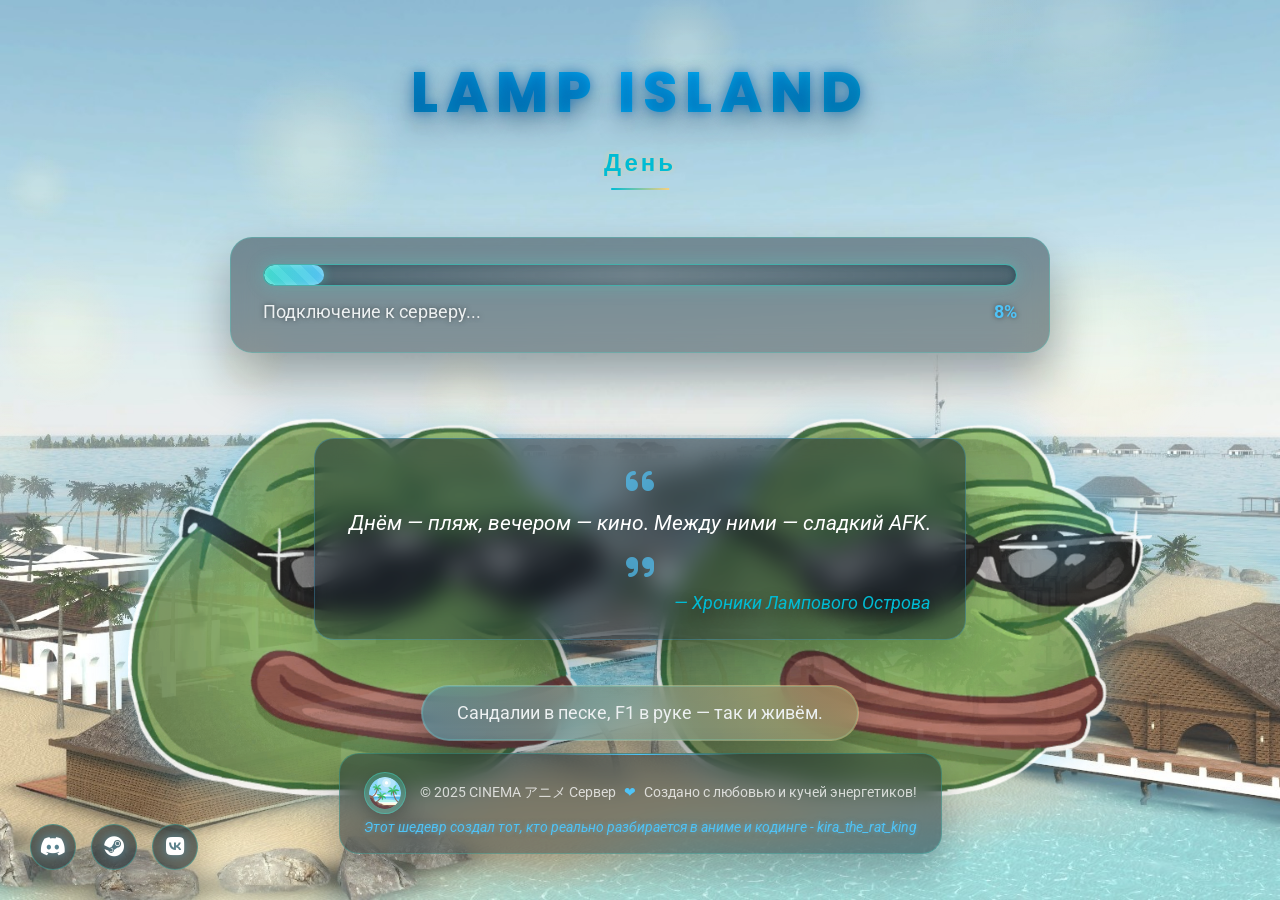
==== index.html @ 856258a5 "Add files via upload" ====
<!DOCTYPE html>
<html lang="ru">
<head>
    <meta charset="UTF-8">
    <meta name="viewport" content="width=device-width, initial-scale=1.0, maximum-scale=1.0, user-scalable=no">
    <title>CINEMA - Аниме Загрузочный экран</title>
    <link rel="stylesheet" href="css/styles.css">
    <link href="https://fonts.googleapis.com/css2?family=Roboto:wght@300;400;700&family=Poppins:wght@400;600;800&display=swap" rel="stylesheet">
    <link rel="stylesheet" href="https://cdnjs.cloudflare.com/ajax/libs/font-awesome/6.0.0-beta3/css/all.min.css">
    <style>
        /* Dev nav for switching themes manually */
        .dev-nav{position:fixed;top:10px;left:50%;transform:translateX(-50%);z-index:9999;display:flex;gap:8px}
        .dev-nav a{padding:6px 10px;border-radius:10px;text-decoration:none;color:#fff;background:rgba(20,96,128,.65);border:1px solid rgba(237,201,175,.35)}
        .dev-nav a:hover{background:rgba(64,224,208,.55)}
    </style>
</head>
<body class="theme-day" data-theme="day">
    <!-- Nav buttons to preview other time-based variants -->
	<!--
	<div class="dev-nav">
		<a href="index_dawn.html">Рассвет</a>
		<a href="index.html">День</a>
		<a href="index_sunset.html">Закат</a>
		<a href="index_night.html">Ночь</a>
	</div>
	-->
    <div class="container">
        <div class="cinema-background"></div>
        <canvas id="day-bokeh" class="bokeh-layer"></canvas>
        <div class="sakura-container" id="sakuraContainer"></div>
        
        <div class="header">
            <h1 class="title">LAMP ISLAND</h1>
            <h2 class="subtitle">День</h2>
        </div>
        
        <div class="loading-area">
            <div class="loading-bar-container">
                <div class="loading-bar" id="loadingBar"></div>
            </div>
            <div class="loading-text">
                <span id="loadingStatus">Загрузка ресурсов...</span>
                <span id="loadingPercent">0%</span>
            </div>
        </div>
        
        <div class="anime-quote">
            <i class="quote-mark fas fa-quote-left"></i>
            <p id="animeQuote">Днём — пляж, вечером — кино. Между ними — сладкий AFK.</p>
            <i class="quote-mark fas fa-quote-right"></i>
            <div class="quote-author" id="quoteAuthor">— Хроники Лампового Острова</div>
        </div>
        
        <div class="anime-characters">
            <img src="img/anime-character1-day.png" class="character character1" alt="Аниме персонаж 1">
            <img src="img/anime-character2-day.png" class="character character2" alt="Аниме персонаж 2">
            <div class="character-shine character1-shine"></div>
            <div class="character-shine character2-shine"></div>
        </div>
        
        <div class="server-info">
            <div class="server-info-header">
                <i class="fas fa-server"></i>
                <h3>Информация о сервере</h3>
            </div>
            <div class="info-row"><span><i class="fas fa-tag"></i> Название:</span> <span id="serverName">Аниме CINEMA Сервер</span></div>
            <div class="info-row"><span><i class="fas fa-map"></i> Карта:</span> <span id="mapName">Загрузка...</span></div>
            <div class="info-row"><span><i class="fas fa-users"></i> Игроки:</span> <span id="playerCount">0/0</span></div>
            <div class="info-row"><span><i class="fas fa-film"></i> Режим:</span> <span id="gameMode">CINEMA</span></div>
        </div>
        
        <div class="tips-container">
            <div class="tip" id="tipText">Совет: сандалии — на пляж, а F1 — в меню</div>
        </div>

        <div class="social-icons">
            <a href="#" class="social-icon"><i class="fab fa-discord"></i></a>
            <a href="#" class="social-icon"><i class="fab fa-steam"></i></a>
            <a href="#" class="social-icon"><i class="fab fa-vk"></i></a>
        </div>
        
        <div class="footer">
            <div class="footer-brand">
                <img src="img/9115-1.png" alt="Lamp Island" class="footer-logo">
                <p>&copy; 2025 CINEMA アニメ Сервер <span class="heartbeat">❤</span> Создано с любовью и кучей энергетиков!</p>
            </div>
            <p class="creator-note">Этот шедевр создал тот, кто реально разбирается в аниме и кодинге - kira_the_rat_king</p>
        </div>
    </div>

    <div class="music-controls">
        <button id="musicToggleBtn" class="music-button">
            <i class="fas fa-volume-up" id="volumeIcon"></i>
        </button>
        <div class="volume-slider-container">
            <input type="range" min="0" max="100" value="30" class="volume-slider" id="volumeSlider">
        </div>
    </div>

    <audio id="backgroundMusic" loop preload="auto">
        <source src="audio/background.ogg" type="audio/ogg">
        <source src="audio/background.mp3" type="audio/mp3">
        <!-- Fallback message -->
        <p>Ваш браузер не поддерживает аудио элемент.</p>
    </audio>

    <script src="js/loading.js"></script>
</body>
</html>
---- css/styles.css ----
.bokeh-layer {
    position: absolute;
    top: 0;
    left: 0;
    width: 100%;
    height: 100%;
    z-index: -1;
    pointer-events: none;
}
/* Улучшенные стили для загрузочного экрана в аниме стиле */
@import url('https://fonts.googleapis.com/css2?family=Roboto:wght@300;400;700&family=Poppins:wght@400;600;800&display=swap');

:root {
    /* Палитра под тропический скриншот: небо/океан, бирюза, песок */
    --primary-color: #4fc3f7;        /* Голубой (небо/вода) */
    --secondary-color: #00bcd4;      /* Бирюза (океан) */
    --accent-color: #f6d180;         /* Песочный акцент */
    --dark-bg: #0e2a3b;              /* Глубокий морской фон */
    --glow-color: rgba(79, 195, 247, 0.7);   /* Голубое свечение */
    --glow-purple: rgba(0, 188, 212, 0.6);   /* Бирюзовое свечение */
}

* {
    margin: 0;
    padding: 0;
    box-sizing: border-box;
    font-family: 'Roboto', sans-serif;
}

body {
    background-color: var(--dark-bg);
    color: #ffffff;
    overflow: hidden;
    width: 100vw;
    height: 100vh;
}

.container {
    position: relative;
    width: 100%;
    height: 100%;
    display: flex;
    flex-direction: column;
    justify-content: space-between;
    padding: 20px;
    z-index: 1;
    transition: all 1s ease;
    background-color: rgba(14, 42, 59, 0.2);
}

.loading-finished {
    background-color: rgba(0, 0, 0, 0.1);
}

/* Фон в стиле аниме-кинотеатра с эффектами */

.cinema-background {
    position: absolute;
    top: 0;
    left: 0;
    width: 100%;
    height: 100%;
    background-image: url('../img/cinema-bg.jpg');
    background-size: cover;
    background-position: center;
    opacity: 1;
    z-index: -2;
}

.starfield {
    position: absolute;
    top: 0;
    left: 0;
    width: 100%;
    height: 100%;
    z-index: -1;
    pointer-events: none;
}

.heatwave {
    position: absolute;
    top: 0;
    left: 0;
    width: 100%;
    height: 100%;
    z-index: -1;
    pointer-events: none;
}

.cinema-background::before {
    content: '';
    position: absolute;
    top: 0;
    left: 0;
    width: 100%;
    height: 100%;
    background: none;
    z-index: -1;
}

.cinema-background::after {
    content: '';
    position: absolute;
    top: 0;
    left: 0;
    width: 100%;
    height: 100%;
    background: none;
    z-index: -1;
}

/* Частицы сакуры */
.sakura-container {
    position: absolute;
    top: 0;
    left: 0;
    width: 100%;
    height: 100%;
    overflow: hidden;
    pointer-events: none;
    z-index: 1;
}

.sakura {
    position: absolute;
    background-image: url('../img/sakura.png');
    background-size: contain;
    background-repeat: no-repeat;
    width: 20px;
    height: 20px;
    opacity: 0.8;
    pointer-events: none;
    filter: drop-shadow(0 0 3px var(--primary-color));
}

/* Шапка с эффектами */
.header {
    display: flex;
    flex-direction: column;
    align-items: center;
    margin-top: 30px;
    animation: fadeInDown 1.2s ease-out;
    position: relative;
}

.logo {
    margin-bottom: 20px;
    position: relative;
}

.logo::after {
    content: '';
    position: absolute;
    top: -20px;
    left: -20px;
    right: -20px;
    bottom: -20px;
    background: radial-gradient(circle, var(--glow-color) 0%, rgba(79, 195, 247, 0) 70%);
    z-index: -1;
    opacity: 0.5;
    animation: logoGlow 3s infinite alternate;
}

.logo img {
    max-width: 200px;
    height: auto;
    filter: drop-shadow(0 0 10px var(--glow-color));
    transition: transform 0.3s ease;
}

.logo img:hover {
    transform: scale(1.05);
}

.title {
    font-family: 'Poppins', sans-serif;
    font-size: 4.5rem;
    font-weight: 800;
    text-transform: uppercase;
    letter-spacing: 8px;
    margin-bottom: 10px;
    color: var(--primary-color);
    text-shadow: 0 0 10px var(--glow-color), 0 0 20px var(--glow-color), 0 0 30px var(--glow-color);
    animation: titleIdle 6s ease-in-out infinite;
    background: linear-gradient(to right, var(--primary-color), var(--secondary-color), var(--accent-color), var(--primary-color));
    -webkit-background-clip: text;
    background-clip: text;
    color: transparent;
    background-size: 300% 100%;
    animation: gradientText 6s ease infinite, titleIdle 6s ease-in-out infinite;
}

.theme-day .title {
    background: linear-gradient(to right, rgba(0, 140, 200, 1), rgba(0, 180, 255, 1), rgba(0, 160, 210, 1));
    -webkit-background-clip: text;
    background-clip: text;
    color: transparent;
    text-shadow: 0 0 12px rgba(0, 100, 180, 0.6), 0 12px 24px rgba(2, 38, 60, 0.4);
}

.theme-sunset .title {
    background: linear-gradient(to right, rgba(255, 154, 70, 1), rgba(255, 112, 67, 1), rgba(255, 200, 120, 1));
    -webkit-background-clip: text;
    background-clip: text;
    color: transparent;
    text-shadow: 0 0 16px rgba(255, 120, 60, 0.7), 0 14px 30px rgba(120, 40, 0, 0.4);
}

.theme-night .title {
    background: linear-gradient(to right, rgba(255, 255, 255, 1), rgba(240, 250, 255, 1), rgba(220, 235, 255, 1));
    -webkit-background-clip: text;
    background-clip: text;
    color: transparent;
    text-shadow: 0 0 24px rgba(180, 230, 255, 1), 0 18px 40px rgba(10, 30, 60, 0.55);
}

.subtitle {
    font-family: 'Poppins', sans-serif;
    font-size: 1.8rem;
    font-weight: 600;
    letter-spacing: 3px;
    color: var(--secondary-color);
    text-shadow: 0 0 5px rgba(246, 209, 128, 0.7);
    position: relative;
}

.subtitle::after {
    content: '';
    position: absolute;
    bottom: -10px;
    left: 50%;
    transform: translateX(-50%);
    width: 0;
    height: 2px;
    background: linear-gradient(to right, var(--secondary-color), var(--accent-color));
    animation: lineExpand 2s ease-out forwards;
}

/* Улучшенная область загрузки */
.loading-area {
    width: 70%;
    max-width: 820px;
    margin: 16px auto 8px;
    text-align: center;
    animation: fadeIn 2s ease-out;
    position: relative;
    background: rgba(6, 22, 34, 0.42);
    backdrop-filter: blur(12px);
    padding: 26px 32px 30px;
    border-radius: 22px;
    box-shadow: 0 24px 48px rgba(2, 10, 18, 0.34);
    border: 1px solid rgba(64, 224, 208, 0.28);
}

.loading-bar-container {
    width: 100%;
    height: 22px;
    background: rgba(8, 34, 48, 0.35);
    border-radius: 14px;
    margin-bottom: 16px;
    overflow: hidden;
    border: 1px solid rgba(64,224,208,0.6);
    box-shadow: 0 0 18px rgba(64, 224, 208, 0.28), inset 0 0 10px rgba(12,48,64,.5);
    position: relative;
}

.loading-bar-container::before {
    content: '';
    position: absolute;
    inset: 0;
    background: linear-gradient(90deg, transparent, rgba(255,255,255,0.18), transparent);
    animation: shimmer 1.8s infinite;
    z-index: 1;
}

.loading-bar {
    height: 100%;
    width: 0%;
    background: linear-gradient(90deg, rgba(64,224,208,0.95), rgba(79,195,247,0.95));
    border-radius: 14px;
    transition: width 0.45s ease;
    position: relative;
    overflow: hidden;
    box-shadow: inset 0 0 6px rgba(255,255,255,.25), 0 0 12px rgba(64,224,208,.45);
}

.loading-bar::after{
    content:'';
    position:absolute; inset:0;
    background: repeating-linear-gradient(45deg, rgba(255,255,255,.18) 0 8px, rgba(255,255,255,0) 8px 16px);
    mix-blend-mode: overlay;
    animation: barber 1.2s linear infinite;
}

.loading-complete {
    animation: loadingComplete 1s ease-in-out;
}

.loading-text {
    display: flex;
    justify-content: space-between;
    font-size: 1.1rem;
    color: #ecf0f1;
    margin-top: 10px;
    text-shadow: 0 0 5px rgba(0, 0, 0, 0.5);
}

#loadingPercent {
    font-weight: bold;
    color: var(--primary-color);
}

/* Аниме цитата */
.anime-quote {
    max-width: 820px;
    margin: 36px auto;
    text-align: center;
    padding: 26px 34px;
    позиция: relative;
    opacity: 0;
    animation: fadeIn 2s ease-out 1s forwards;
    border-radius: 20px;
    background: rgba(6, 22, 34, 0.45);
    box-shadow: 0 24px 52px rgba(2, 10, 18, 0.36);
    backdrop-filter: blur(12px);
    border: 1px solid rgba(79, 195, 247, 0.28);
}

.anime-quote p {
    font-size: 1.4rem;
    font-style: italic;
    line-height: 1.6;
    margin: 10px 0;
    position: relative;
    z-index: 1;
    transition: opacity 0.6s ease;
}

.quote-mark {
    font-size: 2rem;
    color: var(--primary-color);
    opacity: 0.7;
    margin: 0 10px;
}

.quote-author {
    font-size: 1.1rem;
    color: var(--secondary-color);
    text-align: right;
    margin-top: 10px;
    font-style: italic;
    transition: opacity 0.6s ease;
    text-shadow: 0 6px 14px rgba(2,10,18,0.5);
}

/* Аниме-персонажи по сторонам */
.anime-characters {
    position: absolute;
    top: 0;
    left: 0;
    width: 100%;
    height: 100%;
    pointer-events: none;
    z-index: -1;
}

.character {
    position: absolute;
    height: 46%;
    opacity: 0.9;
    transition: all 0.5s ease;
    filter: drop-shadow(0 0 20px rgba(79, 195, 247, 0.45));
}

.character1 {
    left: 10%;
    bottom: 5%;
    animation: floatCharacter1 5s infinite ease-in-out, glowCharacter 4s infinite alternate;
}

.character2 {
    right: 10%;
    bottom: 5%;
    animation: floatCharacter2 7s infinite ease-in-out, glowCharacter 6s infinite alternate;
}

/* Эффект свечения для персонажей */
.character-shine {
    position: absolute;
    width: 100px;
    height: 200px;
    background: radial-gradient(ellipse at center, rgba(79, 195, 247, 0.3) 0%, rgba(255, 255, 255, 0) 70%);
    pointer-events: none;
    border-radius: 50%;
    filter: blur(5px);
    transform: rotate(45deg);
    z-index: 2;
    opacity: 0.7;
}

.character1-shine {
    left: 12%;
    bottom: 30%;
}

.character2-shine {
    right: 12%;
    bottom: 30%;
}

/* Восстанавливаем оригинальные анимации */
@keyframes floatCharacter1 {
    0%, 100% { transform: translateY(0) rotate(-2deg); }
    50% { transform: translateY(-20px) rotate(2deg); }
}

@keyframes floatCharacter2 {
    0%, 100% { transform: translateY(0) rotateY(180deg) rotate(2deg); }
    50% { transform: translateY(-25px) rotateY(180deg) rotate(-2deg); }
}

/* Информация о сервере в аниме-стиле */
.server-info {
    background: rgba(6, 22, 34, 0.45);
    border-radius: 18px;
    padding: 18px;
    width: 320px;
    position: absolute;
    top: 30px;
    right: 30px;
    border: 1px solid rgba(79, 195, 247, 0.3);
    animation: fadeInRight 1.5s ease-out;
    backdrop-filter: blur(12px);
    box-shadow: 0 26px 52px rgba(2, 10, 18, 0.36);
    transition: transform 0.3s ease, box-shadow 0.3s ease;
}

.server-info:hover {
    transform: translateY(-5px);
    box-shadow: 0 5px 25px rgba(79, 195, 247, 0.5);
}

.server-info-header {
    display: flex;
    align-items: center;
    justify-content: center;
    margin-bottom: 15px;
}

.server-info-header i {
    color: var(--primary-color);
    font-size: 1.4rem;
    margin-right: 10px;
}

.server-info h3 {
    font-family: 'Poppins', sans-serif;
    font-size: 1.3rem;
    margin-bottom: 0;
    color: var(--secondary-color);
    text-align: center;
    position: relative;
}

.server-info h3::after {
    content: '';
    position: absolute;
    bottom: -5px;
    left: 50%;
    transform: translateX(-50%);
    width: 50px;
    height: 2px;
    background: linear-gradient(to right, var(--primary-color), var(--secondary-color));
}

.info-row {
    display: flex;
    justify-content: space-between;
    margin-bottom: 8px;
    padding: 8px 0;
    border-bottom: 1px solid rgba(79, 195, 247, 0.26);
}

.info-row:last-child {
    border-bottom: none;
}

.info-row span:first-child {
    font-weight: bold;
    color: var(--primary-color);
}

.info-row i {
    margin-right: 5px;
    color: var(--secondary-color);
}

/* Улучшенные подсказки */
.tips-container {
    position: absolute;
    bottom: 160px;
    left: 0;
    width: 100%;
    text-align: center;
}

.tip {
    display: inline-block;
    padding: 16px 34px;
    background: rgba(6, 22, 34, 0.5);
    border-radius: 42px;
    font-size: 1.1rem;
    color: #ecf0f1;
    border: 1px solid rgba(64, 224, 208, 0.32);
    animation: pulse 2s infinite;
    position: relative;
    backdrop-filter: blur(12px);
    box-shadow: 0 20px 40px rgba(2, 10, 18, 0.34);
    transition: transform 0.3s ease;
}

.tip::before {
    content: '';
    position: absolute;
    top: -2px;
    left: -2px;
    right: -2px;
    bottom: -2px;
    background: linear-gradient(45deg, var(--primary-color), var(--accent-color), var(--secondary-color), var(--primary-color));
    border-radius: 32px;
    z-index: -1;
    opacity: 0.5;
    background-size: 400% 400%;
    animation: gradientBorder 3s ease infinite;
}

.tip-fade {
    opacity: 0;
    transform: translateY(20px);
    transition: all 0.5s ease;
}

.tip-appear {
    opacity: 1;
    transform: translateY(0);
    transition: all 0.5s ease;
}

/* Социальные иконки */
.social-icons {
    position: absolute;
    bottom: 30px;
    left: 30px;
    display: flex;
    gap: 15px;
}

.social-icon {
    width: 46px;
    height: 46px;
    border-radius: 50%;
    background: rgba(6, 22, 34, 0.56);
    display: flex;
    align-items: center;
    justify-content: center;
    font-size: 1.3rem;
    color: #fff;
    text-decoration: none;
    transition: all 0.3s ease;
    backdrop-filter: blur(10px);
    border: 1px solid rgba(64, 224, 208, 0.35);
    box-shadow: 0 18px 36px rgba(2, 10, 18, 0.32);
}

.social-icon:hover {
    transform: translateY(-5px);
    color: var(--primary-color);
    box-shadow: 0 5px 15px rgba(79, 195, 247, 0.5);
}

.social-icon i {
    filter: drop-shadow(0 0 5px rgba(79, 195, 247, 0.5));
}

/* Подвал */
.footer {
    text-align: center;
    padding: 18px 24px;
    font-size: 0.9rem;
    color: rgba(255, 255, 255, 0.75);
    animation: fadeInUp 1.2s ease-out;
    position: relative;
    background: rgba(6, 22, 34, 0.46);
    border-radius: 20px;
    max-width: 640px;
    margin: 36px auto 26px;
    backdrop-filter: blur(12px);
    box-shadow: 0 18px 40px rgba(2,10,18,0.3);
    border: 1px solid rgba(64,224,208,0.28);
}

.footer-brand {
    display: flex;
    align-items: center;
    justify-content: center;
    gap: 14px;
    text-align: left;
}

.footer-brand p {
    margin: 0;
}

.footer-logo {
    width: 42px;
    height: 42px;
    border-radius: 50%;
    background: rgba(64,224,208,0.25);
    box-shadow: 0 8px 20px rgba(2,10,18,0.3);
    border: 1px solid rgba(64,224,208,0.4);
    padding: 4px;
}

.creator-note {
    font-size: 0.85rem;
    margin-top: 5px;
    font-style: italic;
    color: var(--primary-color);
    text-shadow: 0 0 5px rgba(79, 195, 247, 0.5);
    animation: textPulse 2s infinite alternate;
}

.footer::before {
    content: '';
    position: absolute;
    top: 0;
    left: 50%;
    transform: translateX(-50%);
    width: 200px;
    height: 1px;
    background: linear-gradient(to right, transparent, var(--primary-color), transparent);
}

.heartbeat {
    color: var(--primary-color);
    display: inline-block;
    animation: heartbeat 1.3s infinite;
    margin: 0 5px;
}

/* Музыкальный контроллер */
.music-controls {
    position: absolute;
    top: 20px;
    left: 20px;
    display: flex;
    align-items: center;
    z-index: 10;
}

.music-button {
    padding: 10px 15px;
    background-color: rgba(14, 42, 59, 0.5);
    color: #fff;
    border: 1px solid var(--primary-color);
    border-radius: 5px;
    cursor: pointer;
    font-size: 1rem;
    backdrop-filter: blur(5px);
    box-shadow: 0 0 10px rgba(79, 195, 247, 0.3);
    transition: all 0.3s ease;
    z-index: 10;
}

.music-button:hover {
    background-color: rgba(79, 195, 247, 0.25);
    transform: scale(1.05);
}

.volume-slider-container {
    width: 0;
    overflow: hidden;
    margin-left: 10px;
    opacity: 0;
    transition: all 0.3s ease;
}

.volume-slider {
    -webkit-appearance: none;
    width: 100%;
    height: 6px;
    border-radius: 3px;
    background: rgba(255, 255, 255, 0.2);
    outline: none;
}

.volume-slider::-webkit-slider-thumb {
    -webkit-appearance: none;
    appearance: none;
    width: 15px;
    height: 15px;
    border-radius: 50%;
    background: var(--primary-color);
    cursor: pointer;
    box-shadow: 0 0 10px rgba(79, 195, 247, 0.5);
}

.volume-slider::-moz-range-thumb {
    width: 15px;
    height: 15px;
    border-radius: 50%;
    background: var(--primary-color);
    cursor: pointer;
    box-shadow: 0 0 10px rgba(79, 195, 247, 0.5);
}

/* Анимации падающей сакуры */
@keyframes fallDown {
    from {
        transform: translateY(-10px) rotate(0deg);
    }
    to {
        transform: translateY(105vh) rotate(360deg);
    }
}

@keyframes rotate {
    0% {
        transform: rotate(0deg);
    }
    100% {
        transform: rotate(360deg);
    }

}

/* Сердцебиение */
@keyframes heartbeat {
    0%, 100% { transform: scale(1); }
    50% { transform: scale(1.3); }
}

/* Дополнительные анимации */
@keyframes textPulse {
    0% { text-shadow: 0 0 10px var(--glow-color), 0 0 20px var(--glow-color); }
    100% { text-shadow: 0 0 15px var(--glow-color), 0 0 30px var(--glow-color), 0 0 40px var(--glow-color); }
}

/* Idle анимация для названия: лёгкое покачивание/дыхание */
@keyframes titleIdle {
    0% { transform: translateY(0) scale(1); filter: saturate(1); }
    25% { transform: translateY(-2px) scale(1.01); }
    50% { transform: translateY(0) scale(1); filter: saturate(1.05); }
    75% { transform: translateY(2px) scale(0.995); }
    100% { transform: translateY(0) scale(1); filter: saturate(1); }
}

@keyframes logoGlow {
    0% { opacity: 0.3; transform: scale(1); }
    100% { opacity: 0.7; transform: scale(1.1); }
}

@keyframes loadingComplete {
    0%, 100% { transform: scale(1); }
    50% { transform: scale(1.03); filter: brightness(1.3); background: linear-gradient(90deg, var(--secondary-color) 0%, var(--primary-color) 50%, var(--accent-color) 100%); }
}

@keyframes shimmer {
    0% { transform: translateX(-100%); }
    100% { transform: translateX(100%); }
}

@keyframes barber {
    0% { background-position: 0 0; }
    100% { background-position: 64px 0; }
}

@keyframes gradientText {
    0% { background-position: 0% 50%; }
    50% { background-position: 100% 50%; }
    100% { background-position: 0% 50%; }
}

@keyframes lineExpand {
    0% { width: 0; }
    100% { width: 80%; }
}

@keyframes glowCharacter {
    0% { filter: drop-shadow(0 0 5px rgba(79, 195, 247, 0.3)); }
    100% { filter: drop-shadow(0 0 25px rgba(79, 195, 247, 0.7)); }
}

@keyframes gradientBorder {
    0% { background-position: 0% 50%; }
    50% { background-position: 100% 50%; }
    100% { background-position: 0% 50%; }
}

@keyframes gradientShift {
    0% { opacity: 0.15; }
    50% { opacity: 0.25; }
    100% { opacity: 0.15; }
}

@keyframes fadeIn {
    from { opacity: 0; }
    to { opacity: 1; }
}

@keyframes fadeInDown {
    from {
        opacity: 0;
        transform: translateY(-30px);
    }
    to {
        opacity: 1;
        transform: translateY(0);
    }
}

@keyframes fadeInUp {
    from {
        opacity: 0;
        transform: translateY(30px);
    }
    to {
        opacity: 1;
        transform: translateY(0);
    }
}

@keyframes fadeInRight {
    from {
        opacity: 0;
        transform: translateX(30px);
    }
    to {
        opacity: 1;
        transform: translateX(0);
    }
}

@keyframes floating {
    0% { transform: translateY(0); }
    50% { transform: translateY(-20px); }
    100% { transform: translateY(0); }
}

@keyframes shineMove {
    0% { transform: translateX(-10%); }
    100% { transform: translateX(10%); }
}

@keyframes pulse {
    0% { box-shadow: 0 0 0 0 rgba(79, 195, 247, 0.35); }
    70% { box-shadow: 0 0 0 15px rgba(79, 195, 247, 0); }
    100% { box-shadow: 0 0 0 0 rgba(79, 195, 247, 0); }
}

/* Скрываем панель профиля игрока */
.player-info, 
[class^="player-"], 
.player-info-header, 
.player-avatar, 
.player-name, 
.player-level,
.player-details,
.player-stats,
.stat-row {
    display: none !important;
}

/* Стили для прочих элементов интерфейса продолжаются здесь */

/* Скрываем панель профиля игрока */
.player-info, 
[class^="player-"], 
.player-info-header, 
.player-avatar, 
.player-name, 
.player-level,
.player-details,
.player-stats,
.stat-row {
    display: none !important;
}

/* Адаптивные стили для разных разрешений */
@media screen and (max-width: 1366px) {
    .title {
        font-size: 3.5rem;
    }
    
    .subtitle {
        font-size: 1.5rem;
    }
    
    .anime-quote p {
        font-size: 1.3rem;
    }
    
    .character {
        height: 55%;
    }
    
    .server-info {
        width: 300px;
    }
}

@media screen and (max-width: 1024px) {
    .title {
        font-size: 3rem;
        letter-spacing: 5px;
    }
    
    .subtitle {
        font-size: 1.3rem;
    }
    
    .character {
        height: 50%;
    }
    
    .loading-area {
        width: 80%;
    }
    
    .anime-quote {
        width: 90%;
    }
    
    .server-info {
        top: 20px;
        right: 20px;
        width: 280px;
    }
    
    .server-info h3 {
        font-size: 1.2rem;
    }
}

@media screen and (max-width: 768px) {
    .title {
        font-size: 2.5rem;
        letter-spacing: 3px;
    }
    
    .subtitle {
        font-size: 1.1rem;
    }
    
    .character {
        height: 45%;
    }
    
    .anime-quote p {
        font-size: 1.2rem;
    }
    
    .server-info {
        width: 250px;
        font-size: 0.9rem;
    }
    
    .tip {
        font-size: 1rem;
        padding: 10px 20px;
    }
    
    .music-button {
        padding: 8px 12px;
    }
    
    .social-icon {
        width: 35px;
        height: 35px;
    }
}

@media screen and (max-width: 480px) {
    .logo img {
        max-width: 150px;
    }
    
    .title {
        font-size: 2rem;
        letter-spacing: 2px;
    }
    
    .subtitle {
        font-size: 1rem;
    }
    
    .character {
        display: none; /* Скрываем персонажей на маленьких экранах */
    }
    
    .loading-area {
        width: 95%;
    }
    
    .anime-quote {
        padding: 15px;
        width: 95%;
    }
    
    .anime-quote p {
        font-size: 1.1rem;
    }
    
    .server-info {
        position: relative;
        top: auto;
        right: auto;
        width: 90%;
        margin: 10px auto;
    }
    
    .social-icons {
        position: relative;
        bottom: auto;
        left: auto;
        justify-content: center;
        margin: 15px 0;
    }
    
    .tips-container {
        position: relative;
        bottom: auto;
    }
    
    .footer {
        padding-bottom: 20px;
    }
    
    .music-controls {
        bottom: 10px;
        left: 10px;
    }
}

/* Адаптивность для высоты экрана */
@media screen and (max-height: 768px) {
    .logo img {
        max-width: 140px;
    }
    
    .anime-quote {
        margin: 20px auto;
    }
    
    .character {
        height: 45%;
    }
}

@media screen and (max-height: 600px) {
    .logo img {
        max-width: 120px;
    }
    
    .title {
        font-size: 2.5rem;
    }
    
    .subtitle {
        font-size: 1.1rem;
    }
    
    .anime-quote {
        margin: 15px auto;
        padding: 10px;
    }
    
    .character {
        height: 40%;
    }
}

/* Стили для мобильного макета */
.mobile-layout {
    display: flex;
    flex-direction: column;
    justify-content: flex-start;
}

.mobile-layout .header {
    margin-top: 10px;
}

.mobile-layout .server-info,
.mobile-layout .social-icons,
.mobile-layout .tips-container {
    position: static;
    margin: 10px auto;
    width: 90%;
}

.mobile-layout .anime-quote {
    margin: 10px auto;
}

.moved {
    transition: all 0.3s ease;
}

/* Улучшения для сенсорных устройств */
@media (hover: none) {
    .music-button:active,
    .social-icon:active {
        transform: scale(0.95);
    }
    
    .volume-slider-container {
        opacity: 1;
        width: 100px;
        margin-left: 10px;
    }
} 

/* Скрыть элементы по запросу: значок рупора и панель информации */
.music-controls,
.server-info {
    display: none !important;
}

/* THEME VARIANTS: dawn/day/sunset/night */
.theme-dawn {
    --primary-color: #5fcde4;
    --secondary-color: #3ec3d0;
    --accent-color: #ffd59a;
    --dark-bg: #0e2a3b;
}
.theme-dawn .cinema-background { background-image: url('../img/cinema-bg-rassvet.jpeg'); }

.theme-day {
    --primary-color: #4fc3f7;
    --secondary-color: #00bcd4;
    --accent-color: #f6d180;
    --dark-bg: #0e2a3b;
}
.theme-day .cinema-background { background-image: url('../img/cinema-bg-day.jpeg'); }

.theme-sunset {
    --primary-color: #ffb86c;
    --secondary-color: #ff8a5c;
    --accent-color: #ffd7a8;
    --dark-bg: #0d2232;
}
.theme-sunset .cinema-background { background-image: url('../img/cinema-bg-zakat.jpeg'); }

.theme-night {
    --primary-color: #66d1ff;
    --secondary-color: #40e0d0;
    --accent-color: #9bd3ff;
    --dark-bg: #081624;
}
.theme-night .cinema-background { background-image: url('../img/cinema-bg-night.jpeg'); }

/* theme tints disabled to keep background clean */
.theme-dawn .cinema-background::before,
.theme-day .cinema-background::before,
.theme-sunset .cinema-background::before,
.theme-night .cinema-background::before,
.theme-dawn .cinema-background::after,
.theme-day .cinema-background::after,
.theme-sunset .cinema-background::after,
.theme-night .cinema-background::after {
    background: none;
}
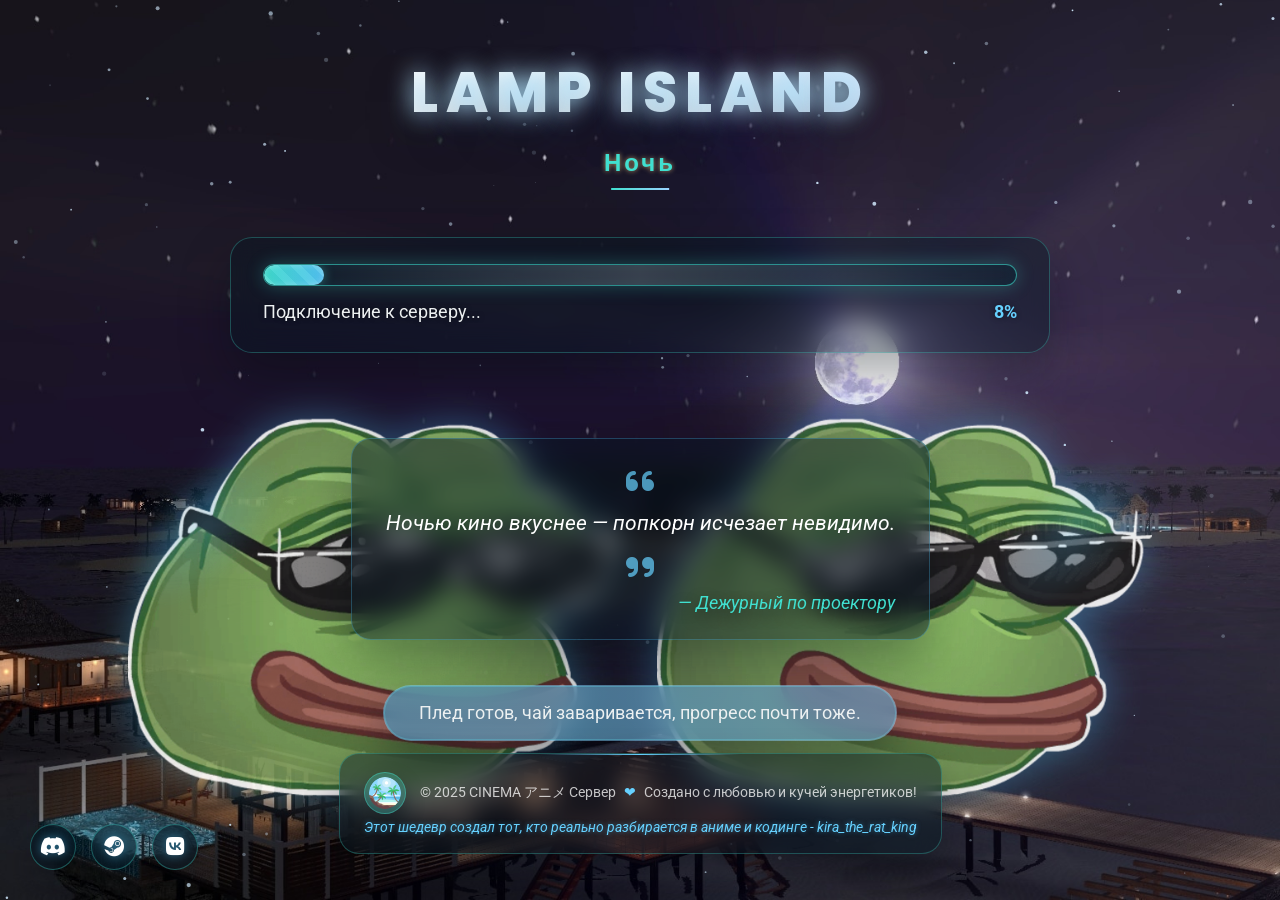
==== commit 9afdca1b: "Add files via upload" ====
--- a/index.html
+++ b/index.html
@@ -2,6 +2,37 @@
 <html lang="ru">
 <head>
     <meta charset="UTF-8">
+    <script>
+    /* Выбор варианта экрана (замена index.php для GitHub Pages).
+       1) ?variant=night|dawn|day|sunset — ручная проверка;
+       2) ?map=%m — карта, которую подставляет Garry's Mod;
+       3) иначе — московское время, как в start.bat.
+       Написано на ES5: встроенный браузер GMod старый. */
+    (function () {
+        function param(name) {
+            var m = new RegExp('[?&]' + name + '=([^&#]*)').exec(window.location.search);
+            if (!m) return '';
+            try { return decodeURIComponent(m[1]).toLowerCase(); } catch (e) { return m[1].toLowerCase(); }
+        }
+        var variant = param('variant');
+        var map = param('map');
+        if (!variant && map && map.indexOf('%') === -1) {
+            if (map.indexOf('night') !== -1) variant = 'night';
+            else if (map.indexOf('sunset') !== -1) variant = 'sunset';
+            else if (map.indexOf('storm') !== -1 || map.indexOf('dawn') !== -1) variant = 'dawn';
+            else variant = 'day';
+        }
+        if (!variant) {
+            var h = new Date(new Date().getTime() + 3 * 3600000).getUTCHours();
+            if (h >= 21 || h < 6) variant = 'night';
+            else if (h < 9) variant = 'dawn';
+            else if (h < 18) variant = 'day';
+            else variant = 'sunset';
+        }
+        var pages = { night: 'index_night.html', dawn: 'index_dawn.html', sunset: 'index_sunset.html' };
+        if (pages[variant]) window.location.replace(pages[variant] + window.location.search);
+    })();
+    </script>
     <meta name="viewport" content="width=device-width, initial-scale=1.0, maximum-scale=1.0, user-scalable=no">
     <title>CINEMA - Аниме Загрузочный экран</title>
     <link rel="stylesheet" href="css/styles.css">
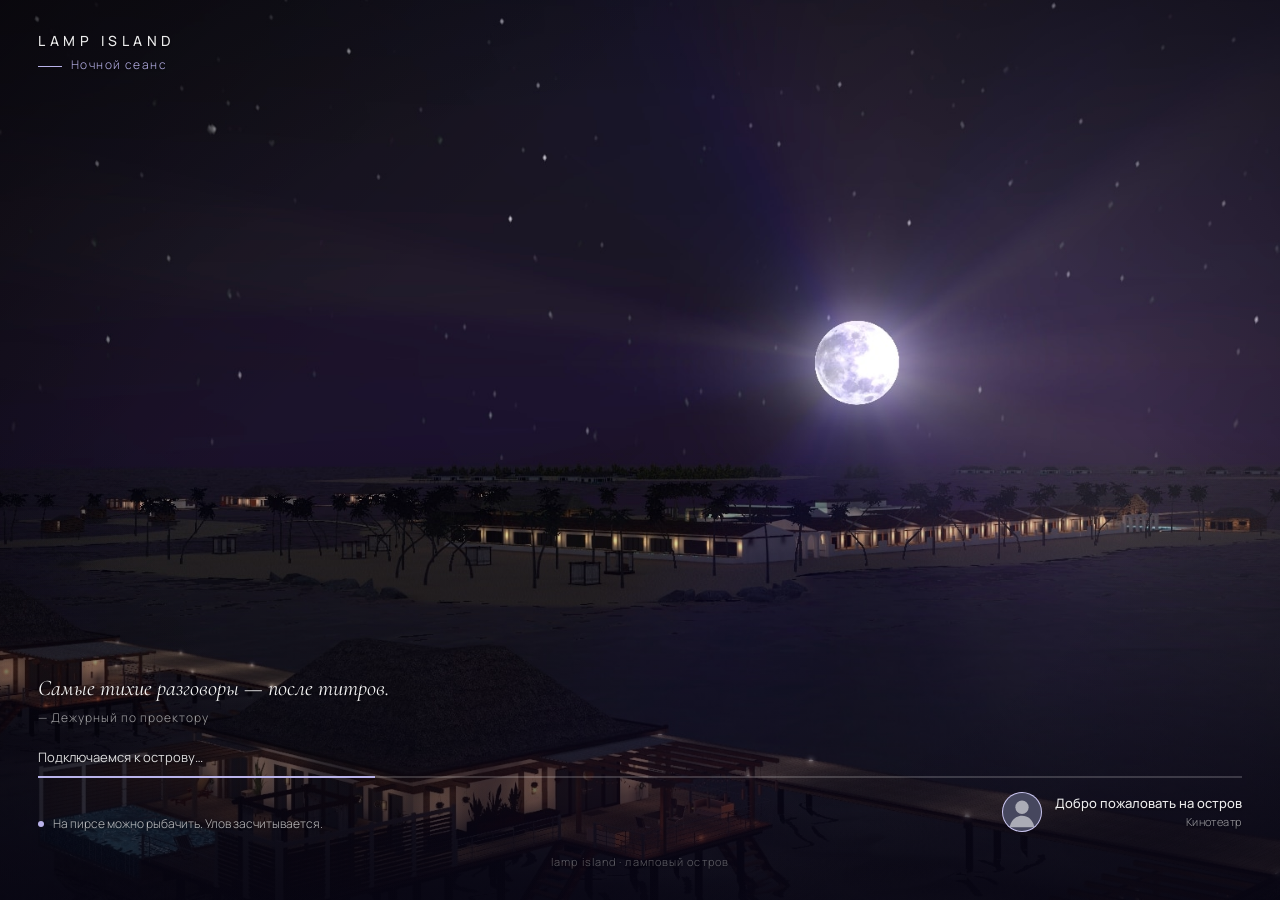
==== commit ff1c188b: "Add files via upload" ====
--- a/index.html
+++ b/index.html
@@ -1,140 +1,92 @@
-<!DOCTYPE html>
-<html lang="ru">
-<head>
-    <meta charset="UTF-8">
-    <script>
-    /* Выбор варианта экрана (замена index.php для GitHub Pages).
-       1) ?variant=night|dawn|day|sunset — ручная проверка;
-       2) ?map=%m — карта, которую подставляет Garry's Mod;
-       3) иначе — московское время, как в start.bat.
-       Написано на ES5: встроенный браузер GMod старый. */
-    (function () {
-        function param(name) {
-            var m = new RegExp('[?&]' + name + '=([^&#]*)').exec(window.location.search);
-            if (!m) return '';
-            try { return decodeURIComponent(m[1]).toLowerCase(); } catch (e) { return m[1].toLowerCase(); }
-        }
-        var variant = param('variant');
-        var map = param('map');
-        if (!variant && map && map.indexOf('%') === -1) {
-            if (map.indexOf('night') !== -1) variant = 'night';
-            else if (map.indexOf('sunset') !== -1) variant = 'sunset';
-            else if (map.indexOf('storm') !== -1 || map.indexOf('dawn') !== -1) variant = 'dawn';
-            else variant = 'day';
-        }
-        if (!variant) {
-            var h = new Date(new Date().getTime() + 3 * 3600000).getUTCHours();
-            if (h >= 21 || h < 6) variant = 'night';
-            else if (h < 9) variant = 'dawn';
-            else if (h < 18) variant = 'day';
-            else variant = 'sunset';
-        }
-        var pages = { night: 'index_night.html', dawn: 'index_dawn.html', sunset: 'index_sunset.html' };
-        if (pages[variant]) window.location.replace(pages[variant] + window.location.search);
-    })();
-    </script>
-    <meta name="viewport" content="width=device-width, initial-scale=1.0, maximum-scale=1.0, user-scalable=no">
-    <title>CINEMA - Аниме Загрузочный экран</title>
-    <link rel="stylesheet" href="css/styles.css">
-    <link href="https://fonts.googleapis.com/css2?family=Roboto:wght@300;400;700&family=Poppins:wght@400;600;800&display=swap" rel="stylesheet">
-    <link rel="stylesheet" href="https://cdnjs.cloudflare.com/ajax/libs/font-awesome/6.0.0-beta3/css/all.min.css">
-    <style>
-        /* Dev nav for switching themes manually */
-        .dev-nav{position:fixed;top:10px;left:50%;transform:translateX(-50%);z-index:9999;display:flex;gap:8px}
-        .dev-nav a{padding:6px 10px;border-radius:10px;text-decoration:none;color:#fff;background:rgba(20,96,128,.65);border:1px solid rgba(237,201,175,.35)}
-        .dev-nav a:hover{background:rgba(64,224,208,.55)}
-    </style>
-</head>
-<body class="theme-day" data-theme="day">
-    <!-- Nav buttons to preview other time-based variants -->
-	<!--
-	<div class="dev-nav">
-		<a href="index_dawn.html">Рассвет</a>
-		<a href="index.html">День</a>
-		<a href="index_sunset.html">Закат</a>
-		<a href="index_night.html">Ночь</a>
-	</div>
-	-->
-    <div class="container">
-        <div class="cinema-background"></div>
-        <canvas id="day-bokeh" class="bokeh-layer"></canvas>
-        <div class="sakura-container" id="sakuraContainer"></div>
-        
-        <div class="header">
-            <h1 class="title">LAMP ISLAND</h1>
-            <h2 class="subtitle">День</h2>
-        </div>
-        
-        <div class="loading-area">
-            <div class="loading-bar-container">
-                <div class="loading-bar" id="loadingBar"></div>
-            </div>
-            <div class="loading-text">
-                <span id="loadingStatus">Загрузка ресурсов...</span>
-                <span id="loadingPercent">0%</span>
-            </div>
-        </div>
-        
-        <div class="anime-quote">
-            <i class="quote-mark fas fa-quote-left"></i>
-            <p id="animeQuote">Днём — пляж, вечером — кино. Между ними — сладкий AFK.</p>
-            <i class="quote-mark fas fa-quote-right"></i>
-            <div class="quote-author" id="quoteAuthor">— Хроники Лампового Острова</div>
-        </div>
-        
-        <div class="anime-characters">
-            <img src="img/anime-character1-day.png" class="character character1" alt="Аниме персонаж 1">
-            <img src="img/anime-character2-day.png" class="character character2" alt="Аниме персонаж 2">
-            <div class="character-shine character1-shine"></div>
-            <div class="character-shine character2-shine"></div>
-        </div>
-        
-        <div class="server-info">
-            <div class="server-info-header">
-                <i class="fas fa-server"></i>
-                <h3>Информация о сервере</h3>
-            </div>
-            <div class="info-row"><span><i class="fas fa-tag"></i> Название:</span> <span id="serverName">Аниме CINEMA Сервер</span></div>
-            <div class="info-row"><span><i class="fas fa-map"></i> Карта:</span> <span id="mapName">Загрузка...</span></div>
-            <div class="info-row"><span><i class="fas fa-users"></i> Игроки:</span> <span id="playerCount">0/0</span></div>
-            <div class="info-row"><span><i class="fas fa-film"></i> Режим:</span> <span id="gameMode">CINEMA</span></div>
-        </div>
-        
-        <div class="tips-container">
-            <div class="tip" id="tipText">Совет: сандалии — на пляж, а F1 — в меню</div>
-        </div>
-
-        <div class="social-icons">
-            <a href="#" class="social-icon"><i class="fab fa-discord"></i></a>
-            <a href="#" class="social-icon"><i class="fab fa-steam"></i></a>
-            <a href="#" class="social-icon"><i class="fab fa-vk"></i></a>
-        </div>
-        
-        <div class="footer">
-            <div class="footer-brand">
-                <img src="img/9115-1.png" alt="Lamp Island" class="footer-logo">
-                <p>&copy; 2025 CINEMA アニメ Сервер <span class="heartbeat">❤</span> Создано с любовью и кучей энергетиков!</p>
-            </div>
-            <p class="creator-note">Этот шедевр создал тот, кто реально разбирается в аниме и кодинге - kira_the_rat_king</p>
-        </div>
-    </div>
-
-    <div class="music-controls">
-        <button id="musicToggleBtn" class="music-button">
-            <i class="fas fa-volume-up" id="volumeIcon"></i>
-        </button>
-        <div class="volume-slider-container">
-            <input type="range" min="0" max="100" value="30" class="volume-slider" id="volumeSlider">
-        </div>
-    </div>
-
-    <audio id="backgroundMusic" loop preload="auto">
-        <source src="audio/background.ogg" type="audio/ogg">
-        <source src="audio/background.mp3" type="audio/mp3">
-        <!-- Fallback message -->
-        <p>Ваш браузер не поддерживает аудио элемент.</p>
-    </audio>
-
-    <script src="js/loading.js"></script>
-</body>
-</html> +<!DOCTYPE html>
+<html lang="ru" data-theme="day">
+<head>
+    <meta charset="UTF-8">
+    <script>
+    /* Выбор версии экрана.
+       1) ?variant=night|dawn|day|sunset — ручная проверка;
+       2) ?map=%m — карта, которую подставляет Garry's Mod;
+       3) иначе — московское время (как в start.bat).
+       ES5: встроенный браузер GMod может быть старым. */
+    (function () {
+        function param(name) {
+            var m = new RegExp('[?&]' + name + '=([^&#]*)').exec(window.location.search);
+            if (!m) return '';
+            try { return decodeURIComponent(m[1]).toLowerCase(); } catch (e) { return m[1].toLowerCase(); }
+        }
+        var variant = param('variant');
+        var map = param('map');
+        if (variant !== 'night' && variant !== 'dawn' && variant !== 'day' && variant !== 'sunset') variant = '';
+        if (!variant && map && map.indexOf('%') === -1) {
+            if (map.indexOf('night') !== -1) variant = 'night';
+            else if (map.indexOf('sunset') !== -1) variant = 'sunset';
+            else if (map.indexOf('storm') !== -1 || map.indexOf('dawn') !== -1) variant = 'dawn';
+            else variant = 'day';
+        }
+        if (!variant) {
+            var h = new Date(new Date().getTime() + 3 * 3600000).getUTCHours();
+            if (h >= 21 || h < 6) variant = 'night';
+            else if (h < 9) variant = 'dawn';
+            else if (h < 18) variant = 'day';
+            else variant = 'sunset';
+        }
+        document.documentElement.setAttribute('data-theme', variant);
+        window.__lampVariant = variant;
+    })();
+    </script>
+    <meta name="viewport" content="width=device-width, initial-scale=1.0">
+    <title>LAMP ISLAND</title>
+    <link rel="preconnect" href="https://fonts.googleapis.com">
+    <link rel="preconnect" href="https://fonts.gstatic.com" crossorigin>
+    <link href="https://fonts.googleapis.com/css2?family=Manrope:wght@300;400;500&family=Cormorant+Garamond:ital,wght@0,400;1,400&display=swap" rel="stylesheet">
+    <link rel="stylesheet" href="css/styles.css">
+</head>
+<body>
+    <div class="bg"></div>
+    <div class="scrim"></div>
+
+    <div class="ui">
+        <header class="header">
+            <div class="wordmark">Lamp Island</div>
+            <div class="session" id="session">Дневной сеанс</div>
+        </header>
+
+        <div class="spacer"></div>
+
+        <div class="bottom">
+            <div class="quote">
+                <p class="quote__text" id="quoteText">Остров никуда не торопится. И тебе не обязательно.</p>
+                <div class="quote__author" id="quoteAuthor">Ламповый остров</div>
+            </div>
+
+            <div class="band">
+                <div class="band__row">
+                    <span class="status" id="status">Подключаемся к острову…</span>
+                    <span class="counter" id="counter"></span>
+                </div>
+                <div class="track is-indeterminate" id="track"><div class="fill" id="fill"></div></div>
+                <div class="band__row band__row--bottom">
+                    <div class="tip" id="tip">F1 открывает меню сервера.</div>
+                    <div class="player">
+                        <div class="avatar" id="avatar">
+                            <svg class="avatar__fallback" viewBox="0 0 40 40" aria-hidden="true">
+                                <circle cx="20" cy="15" r="7"></circle>
+                                <path d="M7 36c1.5-8 7-12 13-12s11.5 4 13 12z"></path>
+                            </svg>
+                            <img class="avatar__img" id="avatarImg" alt="">
+                        </div>
+                        <div class="player__text">
+                            <div class="greet" id="greet">Добро пожаловать на остров</div>
+                            <div class="meta" id="meta">Кинотеатр</div>
+                        </div>
+                    </div>
+                </div>
+            </div>
+
+            <div class="credit">lamp island · ламповый остров</div>
+        </div>
+    </div>
+
+    <script src="js/loading.js"></script>
+</body>
+</html>
--- a/css/styles.css
+++ b/css/styles.css
@@ -1,1173 +1,316 @@
-.bokeh-layer {
-    position: absolute;
-    top: 0;
-    left: 0;
-    width: 100%;
-    height: 100%;
-    z-index: -1;
-    pointer-events: none;
-}
-/* Улучшенные стили для загрузочного экрана в аниме стиле */
-@import url('https://fonts.googleapis.com/css2?family=Roboto:wght@300;400;700&family=Poppins:wght@400;600;800&display=swap');
-
-:root {
-    /* Палитра под тропический скриншот: небо/океан, бирюза, песок */
-    --primary-color: #4fc3f7;        /* Голубой (небо/вода) */
-    --secondary-color: #00bcd4;      /* Бирюза (океан) */
-    --accent-color: #f6d180;         /* Песочный акцент */
-    --dark-bg: #0e2a3b;              /* Глубокий морской фон */
-    --glow-color: rgba(79, 195, 247, 0.7);   /* Голубое свечение */
-    --glow-purple: rgba(0, 188, 212, 0.6);   /* Бирюзовое свечение */
-}
-
-* {
-    margin: 0;
-    padding: 0;
-    box-sizing: border-box;
-    font-family: 'Roboto', sans-serif;
-}
-
-body {
-    background-color: var(--dark-bg);
-    color: #ffffff;
-    overflow: hidden;
-    width: 100vw;
-    height: 100vh;
-}
-
-.container {
-    position: relative;
-    width: 100%;
-    height: 100%;
-    display: flex;
-    flex-direction: column;
-    justify-content: space-between;
-    padding: 20px;
-    z-index: 1;
-    transition: all 1s ease;
-    background-color: rgba(14, 42, 59, 0.2);
-}
-
-.loading-finished {
-    background-color: rgba(0, 0, 0, 0.1);
-}
-
-/* Фон в стиле аниме-кинотеатра с эффектами */
-
-.cinema-background {
-    position: absolute;
-    top: 0;
-    left: 0;
-    width: 100%;
-    height: 100%;
-    background-image: url('../img/cinema-bg.jpg');
-    background-size: cover;
-    background-position: center;
-    opacity: 1;
-    z-index: -2;
-}
-
-.starfield {
-    position: absolute;
-    top: 0;
-    left: 0;
-    width: 100%;
-    height: 100%;
-    z-index: -1;
-    pointer-events: none;
-}
-
-.heatwave {
-    position: absolute;
-    top: 0;
-    left: 0;
-    width: 100%;
-    height: 100%;
-    z-index: -1;
-    pointer-events: none;
-}
-
-.cinema-background::before {
-    content: '';
-    position: absolute;
-    top: 0;
-    left: 0;
-    width: 100%;
-    height: 100%;
-    background: none;
-    z-index: -1;
-}
-
-.cinema-background::after {
-    content: '';
-    position: absolute;
-    top: 0;
-    left: 0;
-    width: 100%;
-    height: 100%;
-    background: none;
-    z-index: -1;
-}
-
-/* Частицы сакуры */
-.sakura-container {
-    position: absolute;
-    top: 0;
-    left: 0;
-    width: 100%;
-    height: 100%;
-    overflow: hidden;
-    pointer-events: none;
-    z-index: 1;
-}
-
-.sakura {
-    position: absolute;
-    background-image: url('../img/sakura.png');
-    background-size: contain;
-    background-repeat: no-repeat;
-    width: 20px;
-    height: 20px;
-    opacity: 0.8;
-    pointer-events: none;
-    filter: drop-shadow(0 0 3px var(--primary-color));
-}
-
-/* Шапка с эффектами */
-.header {
-    display: flex;
-    flex-direction: column;
-    align-items: center;
-    margin-top: 30px;
-    animation: fadeInDown 1.2s ease-out;
-    position: relative;
-}
-
-.logo {
-    margin-bottom: 20px;
-    position: relative;
-}
-
-.logo::after {
-    content: '';
-    position: absolute;
-    top: -20px;
-    left: -20px;
-    right: -20px;
-    bottom: -20px;
-    background: radial-gradient(circle, var(--glow-color) 0%, rgba(79, 195, 247, 0) 70%);
-    z-index: -1;
-    opacity: 0.5;
-    animation: logoGlow 3s infinite alternate;
-}
-
-.logo img {
-    max-width: 200px;
-    height: auto;
-    filter: drop-shadow(0 0 10px var(--glow-color));
-    transition: transform 0.3s ease;
-}
-
-.logo img:hover {
-    transform: scale(1.05);
-}
-
-.title {
-    font-family: 'Poppins', sans-serif;
-    font-size: 4.5rem;
-    font-weight: 800;
-    text-transform: uppercase;
-    letter-spacing: 8px;
-    margin-bottom: 10px;
-    color: var(--primary-color);
-    text-shadow: 0 0 10px var(--glow-color), 0 0 20px var(--glow-color), 0 0 30px var(--glow-color);
-    animation: titleIdle 6s ease-in-out infinite;
-    background: linear-gradient(to right, var(--primary-color), var(--secondary-color), var(--accent-color), var(--primary-color));
-    -webkit-background-clip: text;
-    background-clip: text;
-    color: transparent;
-    background-size: 300% 100%;
-    animation: gradientText 6s ease infinite, titleIdle 6s ease-in-out infinite;
-}
-
-.theme-day .title {
-    background: linear-gradient(to right, rgba(0, 140, 200, 1), rgba(0, 180, 255, 1), rgba(0, 160, 210, 1));
-    -webkit-background-clip: text;
-    background-clip: text;
-    color: transparent;
-    text-shadow: 0 0 12px rgba(0, 100, 180, 0.6), 0 12px 24px rgba(2, 38, 60, 0.4);
-}
-
-.theme-sunset .title {
-    background: linear-gradient(to right, rgba(255, 154, 70, 1), rgba(255, 112, 67, 1), rgba(255, 200, 120, 1));
-    -webkit-background-clip: text;
-    background-clip: text;
-    color: transparent;
-    text-shadow: 0 0 16px rgba(255, 120, 60, 0.7), 0 14px 30px rgba(120, 40, 0, 0.4);
-}
-
-.theme-night .title {
-    background: linear-gradient(to right, rgba(255, 255, 255, 1), rgba(240, 250, 255, 1), rgba(220, 235, 255, 1));
-    -webkit-background-clip: text;
-    background-clip: text;
-    color: transparent;
-    text-shadow: 0 0 24px rgba(180, 230, 255, 1), 0 18px 40px rgba(10, 30, 60, 0.55);
-}
-
-.subtitle {
-    font-family: 'Poppins', sans-serif;
-    font-size: 1.8rem;
-    font-weight: 600;
-    letter-spacing: 3px;
-    color: var(--secondary-color);
-    text-shadow: 0 0 5px rgba(246, 209, 128, 0.7);
-    position: relative;
-}
-
-.subtitle::after {
-    content: '';
-    position: absolute;
-    bottom: -10px;
-    left: 50%;
-    transform: translateX(-50%);
-    width: 0;
-    height: 2px;
-    background: linear-gradient(to right, var(--secondary-color), var(--accent-color));
-    animation: lineExpand 2s ease-out forwards;
-}
-
-/* Улучшенная область загрузки */
-.loading-area {
-    width: 70%;
-    max-width: 820px;
-    margin: 16px auto 8px;
-    text-align: center;
-    animation: fadeIn 2s ease-out;
-    position: relative;
-    background: rgba(6, 22, 34, 0.42);
-    backdrop-filter: blur(12px);
-    padding: 26px 32px 30px;
-    border-radius: 22px;
-    box-shadow: 0 24px 48px rgba(2, 10, 18, 0.34);
-    border: 1px solid rgba(64, 224, 208, 0.28);
-}
-
-.loading-bar-container {
-    width: 100%;
-    height: 22px;
-    background: rgba(8, 34, 48, 0.35);
-    border-radius: 14px;
-    margin-bottom: 16px;
-    overflow: hidden;
-    border: 1px solid rgba(64,224,208,0.6);
-    box-shadow: 0 0 18px rgba(64, 224, 208, 0.28), inset 0 0 10px rgba(12,48,64,.5);
-    position: relative;
-}
-
-.loading-bar-container::before {
-    content: '';
-    position: absolute;
-    inset: 0;
-    background: linear-gradient(90deg, transparent, rgba(255,255,255,0.18), transparent);
-    animation: shimmer 1.8s infinite;
-    z-index: 1;
-}
-
-.loading-bar {
-    height: 100%;
-    width: 0%;
-    background: linear-gradient(90deg, rgba(64,224,208,0.95), rgba(79,195,247,0.95));
-    border-radius: 14px;
-    transition: width 0.45s ease;
-    position: relative;
-    overflow: hidden;
-    box-shadow: inset 0 0 6px rgba(255,255,255,.25), 0 0 12px rgba(64,224,208,.45);
-}
-
-.loading-bar::after{
-    content:'';
-    position:absolute; inset:0;
-    background: repeating-linear-gradient(45deg, rgba(255,255,255,.18) 0 8px, rgba(255,255,255,0) 8px 16px);
-    mix-blend-mode: overlay;
-    animation: barber 1.2s linear infinite;
-}
-
-.loading-complete {
-    animation: loadingComplete 1s ease-in-out;
-}
-
-.loading-text {
-    display: flex;
-    justify-content: space-between;
-    font-size: 1.1rem;
-    color: #ecf0f1;
-    margin-top: 10px;
-    text-shadow: 0 0 5px rgba(0, 0, 0, 0.5);
-}
-
-#loadingPercent {
-    font-weight: bold;
-    color: var(--primary-color);
-}
-
-/* Аниме цитата */
-.anime-quote {
-    max-width: 820px;
-    margin: 36px auto;
-    text-align: center;
-    padding: 26px 34px;
-    позиция: relative;
-    opacity: 0;
-    animation: fadeIn 2s ease-out 1s forwards;
-    border-radius: 20px;
-    background: rgba(6, 22, 34, 0.45);
-    box-shadow: 0 24px 52px rgba(2, 10, 18, 0.36);
-    backdrop-filter: blur(12px);
-    border: 1px solid rgba(79, 195, 247, 0.28);
-}
-
-.anime-quote p {
-    font-size: 1.4rem;
-    font-style: italic;
-    line-height: 1.6;
-    margin: 10px 0;
-    position: relative;
-    z-index: 1;
-    transition: opacity 0.6s ease;
-}
-
-.quote-mark {
-    font-size: 2rem;
-    color: var(--primary-color);
-    opacity: 0.7;
-    margin: 0 10px;
-}
-
-.quote-author {
-    font-size: 1.1rem;
-    color: var(--secondary-color);
-    text-align: right;
-    margin-top: 10px;
-    font-style: italic;
-    transition: opacity 0.6s ease;
-    text-shadow: 0 6px 14px rgba(2,10,18,0.5);
-}
-
-/* Аниме-персонажи по сторонам */
-.anime-characters {
-    position: absolute;
-    top: 0;
-    left: 0;
-    width: 100%;
-    height: 100%;
-    pointer-events: none;
-    z-index: -1;
-}
-
-.character {
-    position: absolute;
-    height: 46%;
-    opacity: 0.9;
-    transition: all 0.5s ease;
-    filter: drop-shadow(0 0 20px rgba(79, 195, 247, 0.45));
-}
-
-.character1 {
-    left: 10%;
-    bottom: 5%;
-    animation: floatCharacter1 5s infinite ease-in-out, glowCharacter 4s infinite alternate;
-}
-
-.character2 {
-    right: 10%;
-    bottom: 5%;
-    animation: floatCharacter2 7s infinite ease-in-out, glowCharacter 6s infinite alternate;
-}
-
-/* Эффект свечения для персонажей */
-.character-shine {
-    position: absolute;
-    width: 100px;
-    height: 200px;
-    background: radial-gradient(ellipse at center, rgba(79, 195, 247, 0.3) 0%, rgba(255, 255, 255, 0) 70%);
-    pointer-events: none;
-    border-radius: 50%;
-    filter: blur(5px);
-    transform: rotate(45deg);
-    z-index: 2;
-    opacity: 0.7;
-}
-
-.character1-shine {
-    left: 12%;
-    bottom: 30%;
-}
-
-.character2-shine {
-    right: 12%;
-    bottom: 30%;
-}
-
-/* Восстанавливаем оригинальные анимации */
-@keyframes floatCharacter1 {
-    0%, 100% { transform: translateY(0) rotate(-2deg); }
-    50% { transform: translateY(-20px) rotate(2deg); }
-}
-
-@keyframes floatCharacter2 {
-    0%, 100% { transform: translateY(0) rotateY(180deg) rotate(2deg); }
-    50% { transform: translateY(-25px) rotateY(180deg) rotate(-2deg); }
-}
-
-/* Информация о сервере в аниме-стиле */
-.server-info {
-    background: rgba(6, 22, 34, 0.45);
-    border-radius: 18px;
-    padding: 18px;
-    width: 320px;
-    position: absolute;
-    top: 30px;
-    right: 30px;
-    border: 1px solid rgba(79, 195, 247, 0.3);
-    animation: fadeInRight 1.5s ease-out;
-    backdrop-filter: blur(12px);
-    box-shadow: 0 26px 52px rgba(2, 10, 18, 0.36);
-    transition: transform 0.3s ease, box-shadow 0.3s ease;
-}
-
-.server-info:hover {
-    transform: translateY(-5px);
-    box-shadow: 0 5px 25px rgba(79, 195, 247, 0.5);
-}
-
-.server-info-header {
-    display: flex;
-    align-items: center;
-    justify-content: center;
-    margin-bottom: 15px;
-}
-
-.server-info-header i {
-    color: var(--primary-color);
-    font-size: 1.4rem;
-    margin-right: 10px;
-}
-
-.server-info h3 {
-    font-family: 'Poppins', sans-serif;
-    font-size: 1.3rem;
-    margin-bottom: 0;
-    color: var(--secondary-color);
-    text-align: center;
-    position: relative;
-}
-
-.server-info h3::after {
-    content: '';
-    position: absolute;
-    bottom: -5px;
-    left: 50%;
-    transform: translateX(-50%);
-    width: 50px;
-    height: 2px;
-    background: linear-gradient(to right, var(--primary-color), var(--secondary-color));
-}
-
-.info-row {
-    display: flex;
-    justify-content: space-between;
-    margin-bottom: 8px;
-    padding: 8px 0;
-    border-bottom: 1px solid rgba(79, 195, 247, 0.26);
-}
-
-.info-row:last-child {
-    border-bottom: none;
-}
-
-.info-row span:first-child {
-    font-weight: bold;
-    color: var(--primary-color);
-}
-
-.info-row i {
-    margin-right: 5px;
-    color: var(--secondary-color);
-}
-
-/* Улучшенные подсказки */
-.tips-container {
-    position: absolute;
-    bottom: 160px;
-    left: 0;
-    width: 100%;
-    text-align: center;
-}
-
-.tip {
-    display: inline-block;
-    padding: 16px 34px;
-    background: rgba(6, 22, 34, 0.5);
-    border-radius: 42px;
-    font-size: 1.1rem;
-    color: #ecf0f1;
-    border: 1px solid rgba(64, 224, 208, 0.32);
-    animation: pulse 2s infinite;
-    position: relative;
-    backdrop-filter: blur(12px);
-    box-shadow: 0 20px 40px rgba(2, 10, 18, 0.34);
-    transition: transform 0.3s ease;
-}
-
-.tip::before {
-    content: '';
-    position: absolute;
-    top: -2px;
-    left: -2px;
-    right: -2px;
-    bottom: -2px;
-    background: linear-gradient(45deg, var(--primary-color), var(--accent-color), var(--secondary-color), var(--primary-color));
-    border-radius: 32px;
-    z-index: -1;
-    opacity: 0.5;
-    background-size: 400% 400%;
-    animation: gradientBorder 3s ease infinite;
-}
-
-.tip-fade {
-    opacity: 0;
-    transform: translateY(20px);
-    transition: all 0.5s ease;
-}
-
-.tip-appear {
-    opacity: 1;
-    transform: translateY(0);
-    transition: all 0.5s ease;
-}
-
-/* Социальные иконки */
-.social-icons {
-    position: absolute;
-    bottom: 30px;
-    left: 30px;
-    display: flex;
-    gap: 15px;
-}
-
-.social-icon {
-    width: 46px;
-    height: 46px;
-    border-radius: 50%;
-    background: rgba(6, 22, 34, 0.56);
-    display: flex;
-    align-items: center;
-    justify-content: center;
-    font-size: 1.3rem;
-    color: #fff;
-    text-decoration: none;
-    transition: all 0.3s ease;
-    backdrop-filter: blur(10px);
-    border: 1px solid rgba(64, 224, 208, 0.35);
-    box-shadow: 0 18px 36px rgba(2, 10, 18, 0.32);
-}
-
-.social-icon:hover {
-    transform: translateY(-5px);
-    color: var(--primary-color);
-    box-shadow: 0 5px 15px rgba(79, 195, 247, 0.5);
-}
-
-.social-icon i {
-    filter: drop-shadow(0 0 5px rgba(79, 195, 247, 0.5));
-}
-
-/* Подвал */
-.footer {
-    text-align: center;
-    padding: 18px 24px;
-    font-size: 0.9rem;
-    color: rgba(255, 255, 255, 0.75);
-    animation: fadeInUp 1.2s ease-out;
-    position: relative;
-    background: rgba(6, 22, 34, 0.46);
-    border-radius: 20px;
-    max-width: 640px;
-    margin: 36px auto 26px;
-    backdrop-filter: blur(12px);
-    box-shadow: 0 18px 40px rgba(2,10,18,0.3);
-    border: 1px solid rgba(64,224,208,0.28);
-}
-
-.footer-brand {
-    display: flex;
-    align-items: center;
-    justify-content: center;
-    gap: 14px;
-    text-align: left;
-}
-
-.footer-brand p {
-    margin: 0;
-}
-
-.footer-logo {
-    width: 42px;
-    height: 42px;
-    border-radius: 50%;
-    background: rgba(64,224,208,0.25);
-    box-shadow: 0 8px 20px rgba(2,10,18,0.3);
-    border: 1px solid rgba(64,224,208,0.4);
-    padding: 4px;
-}
-
-.creator-note {
-    font-size: 0.85rem;
-    margin-top: 5px;
-    font-style: italic;
-    color: var(--primary-color);
-    text-shadow: 0 0 5px rgba(79, 195, 247, 0.5);
-    animation: textPulse 2s infinite alternate;
-}
-
-.footer::before {
-    content: '';
-    position: absolute;
-    top: 0;
-    left: 50%;
-    transform: translateX(-50%);
-    width: 200px;
-    height: 1px;
-    background: linear-gradient(to right, transparent, var(--primary-color), transparent);
-}
-
-.heartbeat {
-    color: var(--primary-color);
-    display: inline-block;
-    animation: heartbeat 1.3s infinite;
-    margin: 0 5px;
-}
-
-/* Музыкальный контроллер */
-.music-controls {
-    position: absolute;
-    top: 20px;
-    left: 20px;
-    display: flex;
-    align-items: center;
-    z-index: 10;
-}
-
-.music-button {
-    padding: 10px 15px;
-    background-color: rgba(14, 42, 59, 0.5);
-    color: #fff;
-    border: 1px solid var(--primary-color);
-    border-radius: 5px;
-    cursor: pointer;
-    font-size: 1rem;
-    backdrop-filter: blur(5px);
-    box-shadow: 0 0 10px rgba(79, 195, 247, 0.3);
-    transition: all 0.3s ease;
-    z-index: 10;
-}
-
-.music-button:hover {
-    background-color: rgba(79, 195, 247, 0.25);
-    transform: scale(1.05);
-}
-
-.volume-slider-container {
-    width: 0;
-    overflow: hidden;
-    margin-left: 10px;
-    opacity: 0;
-    transition: all 0.3s ease;
-}
-
-.volume-slider {
-    -webkit-appearance: none;
-    width: 100%;
-    height: 6px;
-    border-radius: 3px;
-    background: rgba(255, 255, 255, 0.2);
-    outline: none;
-}
-
-.volume-slider::-webkit-slider-thumb {
-    -webkit-appearance: none;
-    appearance: none;
-    width: 15px;
-    height: 15px;
-    border-radius: 50%;
-    background: var(--primary-color);
-    cursor: pointer;
-    box-shadow: 0 0 10px rgba(79, 195, 247, 0.5);
-}
-
-.volume-slider::-moz-range-thumb {
-    width: 15px;
-    height: 15px;
-    border-radius: 50%;
-    background: var(--primary-color);
-    cursor: pointer;
-    box-shadow: 0 0 10px rgba(79, 195, 247, 0.5);
-}
-
-/* Анимации падающей сакуры */
-@keyframes fallDown {
-    from {
-        transform: translateY(-10px) rotate(0deg);
-    }
-    to {
-        transform: translateY(105vh) rotate(360deg);
-    }
-}
-
-@keyframes rotate {
-    0% {
-        transform: rotate(0deg);
-    }
-    100% {
-        transform: rotate(360deg);
-    }
-
-}
-
-/* Сердцебиение */
-@keyframes heartbeat {
-    0%, 100% { transform: scale(1); }
-    50% { transform: scale(1.3); }
-}
-
-/* Дополнительные анимации */
-@keyframes textPulse {
-    0% { text-shadow: 0 0 10px var(--glow-color), 0 0 20px var(--glow-color); }
-    100% { text-shadow: 0 0 15px var(--glow-color), 0 0 30px var(--glow-color), 0 0 40px var(--glow-color); }
-}
-
-/* Idle анимация для названия: лёгкое покачивание/дыхание */
-@keyframes titleIdle {
-    0% { transform: translateY(0) scale(1); filter: saturate(1); }
-    25% { transform: translateY(-2px) scale(1.01); }
-    50% { transform: translateY(0) scale(1); filter: saturate(1.05); }
-    75% { transform: translateY(2px) scale(0.995); }
-    100% { transform: translateY(0) scale(1); filter: saturate(1); }
-}
-
-@keyframes logoGlow {
-    0% { opacity: 0.3; transform: scale(1); }
-    100% { opacity: 0.7; transform: scale(1.1); }
-}
-
-@keyframes loadingComplete {
-    0%, 100% { transform: scale(1); }
-    50% { transform: scale(1.03); filter: brightness(1.3); background: linear-gradient(90deg, var(--secondary-color) 0%, var(--primary-color) 50%, var(--accent-color) 100%); }
-}
-
-@keyframes shimmer {
-    0% { transform: translateX(-100%); }
-    100% { transform: translateX(100%); }
-}
-
-@keyframes barber {
-    0% { background-position: 0 0; }
-    100% { background-position: 64px 0; }
-}
-
-@keyframes gradientText {
-    0% { background-position: 0% 50%; }
-    50% { background-position: 100% 50%; }
-    100% { background-position: 0% 50%; }
-}
-
-@keyframes lineExpand {
-    0% { width: 0; }
-    100% { width: 80%; }
-}
-
-@keyframes glowCharacter {
-    0% { filter: drop-shadow(0 0 5px rgba(79, 195, 247, 0.3)); }
-    100% { filter: drop-shadow(0 0 25px rgba(79, 195, 247, 0.7)); }
-}
-
-@keyframes gradientBorder {
-    0% { background-position: 0% 50%; }
-    50% { background-position: 100% 50%; }
-    100% { background-position: 0% 50%; }
-}
-
-@keyframes gradientShift {
-    0% { opacity: 0.15; }
-    50% { opacity: 0.25; }
-    100% { opacity: 0.15; }
-}
-
-@keyframes fadeIn {
-    from { opacity: 0; }
-    to { opacity: 1; }
-}
-
-@keyframes fadeInDown {
-    from {
-        opacity: 0;
-        transform: translateY(-30px);
-    }
-    to {
-        opacity: 1;
-        transform: translateY(0);
-    }
-}
-
-@keyframes fadeInUp {
-    from {
-        opacity: 0;
-        transform: translateY(30px);
-    }
-    to {
-        opacity: 1;
-        transform: translateY(0);
-    }
-}
-
-@keyframes fadeInRight {
-    from {
-        opacity: 0;
-        transform: translateX(30px);
-    }
-    to {
-        opacity: 1;
-        transform: translateX(0);
-    }
-}
-
-@keyframes floating {
-    0% { transform: translateY(0); }
-    50% { transform: translateY(-20px); }
-    100% { transform: translateY(0); }
-}
-
-@keyframes shineMove {
-    0% { transform: translateX(-10%); }
-    100% { transform: translateX(10%); }
-}
-
-@keyframes pulse {
-    0% { box-shadow: 0 0 0 0 rgba(79, 195, 247, 0.35); }
-    70% { box-shadow: 0 0 0 15px rgba(79, 195, 247, 0); }
-    100% { box-shadow: 0 0 0 0 rgba(79, 195, 247, 0); }
-}
-
-/* Скрываем панель профиля игрока */
-.player-info, 
-[class^="player-"], 
-.player-info-header, 
-.player-avatar, 
-.player-name, 
-.player-level,
-.player-details,
-.player-stats,
-.stat-row {
-    display: none !important;
-}
-
-/* Стили для прочих элементов интерфейса продолжаются здесь */
-
-/* Скрываем панель профиля игрока */
-.player-info, 
-[class^="player-"], 
-.player-info-header, 
-.player-avatar, 
-.player-name, 
-.player-level,
-.player-details,
-.player-stats,
-.stat-row {
-    display: none !important;
-}
-
-/* Адаптивные стили для разных разрешений */
-@media screen and (max-width: 1366px) {
-    .title {
-        font-size: 3.5rem;
-    }
-    
-    .subtitle {
-        font-size: 1.5rem;
-    }
-    
-    .anime-quote p {
-        font-size: 1.3rem;
-    }
-    
-    .character {
-        height: 55%;
-    }
-    
-    .server-info {
-        width: 300px;
-    }
-}
-
-@media screen and (max-width: 1024px) {
-    .title {
-        font-size: 3rem;
-        letter-spacing: 5px;
-    }
-    
-    .subtitle {
-        font-size: 1.3rem;
-    }
-    
-    .character {
-        height: 50%;
-    }
-    
-    .loading-area {
-        width: 80%;
-    }
-    
-    .anime-quote {
-        width: 90%;
-    }
-    
-    .server-info {
-        top: 20px;
-        right: 20px;
-        width: 280px;
-    }
-    
-    .server-info h3 {
-        font-size: 1.2rem;
-    }
-}
-
-@media screen and (max-width: 768px) {
-    .title {
-        font-size: 2.5rem;
-        letter-spacing: 3px;
-    }
-    
-    .subtitle {
-        font-size: 1.1rem;
-    }
-    
-    .character {
-        height: 45%;
-    }
-    
-    .anime-quote p {
-        font-size: 1.2rem;
-    }
-    
-    .server-info {
-        width: 250px;
-        font-size: 0.9rem;
-    }
-    
-    .tip {
-        font-size: 1rem;
-        padding: 10px 20px;
-    }
-    
-    .music-button {
-        padding: 8px 12px;
-    }
-    
-    .social-icon {
-        width: 35px;
-        height: 35px;
-    }
-}
-
-@media screen and (max-width: 480px) {
-    .logo img {
-        max-width: 150px;
-    }
-    
-    .title {
-        font-size: 2rem;
-        letter-spacing: 2px;
-    }
-    
-    .subtitle {
-        font-size: 1rem;
-    }
-    
-    .character {
-        display: none; /* Скрываем персонажей на маленьких экранах */
-    }
-    
-    .loading-area {
-        width: 95%;
-    }
-    
-    .anime-quote {
-        padding: 15px;
-        width: 95%;
-    }
-    
-    .anime-quote p {
-        font-size: 1.1rem;
-    }
-    
-    .server-info {
-        position: relative;
-        top: auto;
-        right: auto;
-        width: 90%;
-        margin: 10px auto;
-    }
-    
-    .social-icons {
-        position: relative;
-        bottom: auto;
-        left: auto;
-        justify-content: center;
-        margin: 15px 0;
-    }
-    
-    .tips-container {
-        position: relative;
-        bottom: auto;
-    }
-    
-    .footer {
-        padding-bottom: 20px;
-    }
-    
-    .music-controls {
-        bottom: 10px;
-        left: 10px;
-    }
-}
-
-/* Адаптивность для высоты экрана */
-@media screen and (max-height: 768px) {
-    .logo img {
-        max-width: 140px;
-    }
-    
-    .anime-quote {
-        margin: 20px auto;
-    }
-    
-    .character {
-        height: 45%;
-    }
-}
-
-@media screen and (max-height: 600px) {
-    .logo img {
-        max-width: 120px;
-    }
-    
-    .title {
-        font-size: 2.5rem;
-    }
-    
-    .subtitle {
-        font-size: 1.1rem;
-    }
-    
-    .anime-quote {
-        margin: 15px auto;
-        padding: 10px;
-    }
-    
-    .character {
-        height: 40%;
-    }
-}
-
-/* Стили для мобильного макета */
-.mobile-layout {
-    display: flex;
-    flex-direction: column;
-    justify-content: flex-start;
-}
-
-.mobile-layout .header {
-    margin-top: 10px;
-}
-
-.mobile-layout .server-info,
-.mobile-layout .social-icons,
-.mobile-layout .tips-container {
-    position: static;
-    margin: 10px auto;
-    width: 90%;
-}
-
-.mobile-layout .anime-quote {
-    margin: 10px auto;
-}
-
-.moved {
-    transition: all 0.3s ease;
-}
-
-/* Улучшения для сенсорных устройств */
-@media (hover: none) {
-    .music-button:active,
-    .social-icon:active {
-        transform: scale(0.95);
-    }
-    
-    .volume-slider-container {
-        opacity: 1;
-        width: 100px;
-        margin-left: 10px;
-    }
-} 
-
-/* Скрыть элементы по запросу: значок рупора и панель информации */
-.music-controls,
-.server-info {
-    display: none !important;
-}
-
-/* THEME VARIANTS: dawn/day/sunset/night */
-.theme-dawn {
-    --primary-color: #5fcde4;
-    --secondary-color: #3ec3d0;
-    --accent-color: #ffd59a;
-    --dark-bg: #0e2a3b;
-}
-.theme-dawn .cinema-background { background-image: url('../img/cinema-bg-rassvet.jpeg'); }
-
-.theme-day {
-    --primary-color: #4fc3f7;
-    --secondary-color: #00bcd4;
-    --accent-color: #f6d180;
-    --dark-bg: #0e2a3b;
-}
-.theme-day .cinema-background { background-image: url('../img/cinema-bg-day.jpeg'); }
-
-.theme-sunset {
-    --primary-color: #ffb86c;
-    --secondary-color: #ff8a5c;
-    --accent-color: #ffd7a8;
-    --dark-bg: #0d2232;
-}
-.theme-sunset .cinema-background { background-image: url('../img/cinema-bg-zakat.jpeg'); }
-
-.theme-night {
-    --primary-color: #66d1ff;
-    --secondary-color: #40e0d0;
-    --accent-color: #9bd3ff;
-    --dark-bg: #081624;
-}
-.theme-night .cinema-background { background-image: url('../img/cinema-bg-night.jpeg'); }
-
-/* theme tints disabled to keep background clean */
-.theme-dawn .cinema-background::before,
-.theme-day .cinema-background::before,
-.theme-sunset .cinema-background::before,
-.theme-night .cinema-background::before,
-.theme-dawn .cinema-background::after,
-.theme-day .cinema-background::after,
-.theme-sunset .cinema-background::after,
-.theme-night .cinema-background::after {
-    background: none;
-}+/* LAMP ISLAND — загрузочный экран
+   Четыре версии отличаются только переменными в блоках [data-theme]. */
+
+:root {
+    --accent: #6fd3cf;
+    --bg: url('../img/cinema-bg-day.jpeg');
+    --scrim-bottom: rgba(8, 24, 32, .86);
+    --scrim-mid: rgba(8, 24, 32, .50);
+    --scrim-vignette: rgba(6, 18, 26, .40);
+    --font-ui: 'Manrope', 'Segoe UI', Roboto, Arial, sans-serif;
+    --font-quote: 'Cormorant Garamond', Georgia, 'Times New Roman', serif;
+}
+
+[data-theme="day"] {
+    --accent: #6fd3cf;
+    --bg: url('../img/cinema-bg-day.jpeg');
+    --scrim-bottom: rgba(8, 24, 32, .86);
+    --scrim-mid: rgba(8, 24, 32, .50);
+    --scrim-vignette: rgba(6, 18, 26, .40);
+}
+
+[data-theme="sunset"] {
+    --accent: #f0b56a;
+    --bg: url('../img/cinema-bg-zakat.jpeg');
+    --scrim-bottom: rgba(28, 14, 10, .84);
+    --scrim-mid: rgba(28, 14, 10, .42);
+    --scrim-vignette: rgba(24, 10, 8, .45);
+}
+
+[data-theme="night"] {
+    --accent: #b9b3ea;
+    --bg: url('../img/cinema-bg-night.jpeg');
+    --scrim-bottom: rgba(8, 6, 20, .80);
+    --scrim-mid: rgba(8, 6, 20, .36);
+    --scrim-vignette: rgba(6, 4, 16, .50);
+}
+
+[data-theme="dawn"] {
+    --accent: #9fb3c4;
+    --bg: url('../img/cinema-bg-rassvet.jpeg');
+    --scrim-bottom: rgba(14, 18, 24, .86);
+    --scrim-mid: rgba(14, 18, 24, .44);
+    --scrim-vignette: rgba(12, 16, 22, .45);
+}
+
+/* ---------- базовое ---------- */
+
+*, *::before, *::after { box-sizing: border-box; margin: 0; padding: 0; }
+
+html, body {
+    width: 100%;
+    height: 100%;
+    overflow: hidden;
+    background: #0b1016;
+    color: #fff;
+    font-family: var(--font-ui);
+    font-weight: 300;
+    -webkit-font-smoothing: antialiased;
+}
+
+/* ---------- слои ---------- */
+
+.bg {
+    position: fixed;
+    top: 0; right: 0; bottom: 0; left: 0;
+    background: var(--bg) center 45% / cover no-repeat;
+}
+
+.scrim {
+    position: fixed;
+    top: 0; right: 0; bottom: 0; left: 0;
+    background:
+        linear-gradient(135deg, rgba(0, 0, 0, .38) 0%, rgba(0, 0, 0, 0) 32%),
+        radial-gradient(ellipse at center, rgba(0, 0, 0, 0) 55%, var(--scrim-vignette) 100%),
+        linear-gradient(to top, var(--scrim-bottom) 0%, var(--scrim-mid) 26%, rgba(0, 0, 0, 0) 52%);
+}
+
+.ui {
+    position: fixed;
+    top: 0; right: 0; bottom: 0; left: 0;
+    display: grid;
+    grid-template-rows: auto 1fr auto;
+    padding: clamp(24px, 2.4vw, 48px) clamp(28px, 3vw, 72px);
+    text-shadow: 0 1px 2px rgba(0, 0, 0, .45);
+    opacity: 0;
+    animation: fadeIn 1.5s ease-out .2s forwards;
+}
+
+@keyframes fadeIn { to { opacity: 1; } }
+
+/* ---------- верх ---------- */
+
+.header { justify-self: start; }
+
+.wordmark {
+    font-weight: 500;
+    font-size: clamp(14px, 1vw, 20px);
+    letter-spacing: .32em;
+    text-transform: uppercase;
+    color: rgba(255, 255, 255, .92);
+}
+
+.session {
+    margin-top: .55em;
+    font-weight: 300;
+    font-size: clamp(12px, .8vw, 16px);
+    letter-spacing: .12em;
+    color: var(--accent);
+}
+
+.session::before {
+    content: '';
+    display: inline-block;
+    width: 1.5rem;
+    height: 1px;
+    margin-right: .7em;
+    vertical-align: middle;
+    background: var(--accent);
+}
+
+/* ---------- низ ---------- */
+
+.bottom {
+    width: 100%;
+    max-width: 1680px;
+    margin: 0 auto;
+    display: grid;
+    grid-template-rows: auto auto auto;
+    row-gap: 1.4rem;
+}
+
+.quote { max-width: min(46ch, 48vw); }
+
+.quote__text {
+    font-family: var(--font-quote);
+    font-style: italic;
+    font-weight: 400;
+    font-size: clamp(22px, 1.75vw, 36px);
+    line-height: 1.3;
+    color: rgba(255, 255, 255, .95);
+    transition: opacity .6s ease;
+}
+
+.quote__author {
+    margin-top: .5em;
+    font-size: clamp(12px, .8vw, 15px);
+    letter-spacing: .08em;
+    color: rgba(255, 255, 255, .62);
+    transition: opacity .6s ease;
+}
+
+.quote__author::before { content: '— '; }
+
+.band { width: 100%; }
+
+.band__row {
+    display: flex;
+    justify-content: space-between;
+    align-items: baseline;
+    gap: 2rem;
+}
+
+.band__row--bottom { align-items: flex-end; margin-top: .9rem; }
+
+.status {
+    font-weight: 400;
+    font-size: clamp(13px, .85vw, 17px);
+    color: rgba(255, 255, 255, .85);
+    white-space: nowrap;
+    overflow: hidden;
+    text-overflow: ellipsis;
+}
+
+.counter {
+    font-weight: 500;
+    font-size: clamp(13px, .85vw, 17px);
+    font-variant-numeric: tabular-nums;
+    color: var(--accent);
+    white-space: nowrap;
+}
+
+.track {
+    position: relative;
+    height: 2px;
+    margin-top: .6rem;
+    background: rgba(255, 255, 255, .18);
+    overflow: hidden;
+}
+
+.fill {
+    position: absolute;
+    top: 0; left: 0;
+    height: 100%;
+    width: 0;
+    background: var(--accent);
+    transition: width .5s ease;
+}
+
+.track.is-indeterminate .fill {
+    width: 28%;
+    transition: none;
+    animation: slide 2.8s ease-in-out infinite alternate;
+}
+
+@keyframes slide {
+    from { transform: translateX(0); }
+    to   { transform: translateX(257%); }
+}
+
+.tip {
+    max-width: 60ch;
+    font-size: clamp(12px, .8vw, 15px);
+    line-height: 1.45;
+    color: rgba(255, 255, 255, .72);
+    transition: opacity .6s ease;
+}
+
+.tip::before {
+    content: '';
+    display: inline-block;
+    width: 6px;
+    height: 6px;
+    margin-right: .7em;
+    border-radius: 50%;
+    vertical-align: middle;
+    background: var(--accent);
+}
+
+.player {
+    display: flex;
+    align-items: center;
+    gap: .8rem;
+    flex-shrink: 0;
+}
+
+.avatar {
+    position: relative;
+    width: 40px;
+    height: 40px;
+    border-radius: 50%;
+    border: 1px solid rgba(255, 255, 255, .25);
+    background: var(--accent);
+    overflow: hidden;
+    flex-shrink: 0;
+}
+
+.avatar::before {
+    /* приглушаем акцент под силуэтом */
+    content: '';
+    position: absolute;
+    top: 0; right: 0; bottom: 0; left: 0;
+    background: rgba(10, 14, 20, .65);
+}
+
+.avatar__fallback {
+    position: absolute;
+    top: 0; left: 0;
+    width: 100%;
+    height: 100%;
+    fill: rgba(255, 255, 255, .55);
+}
+
+.avatar__img {
+    position: absolute;
+    top: 0; left: 0;
+    width: 100%;
+    height: 100%;
+    object-fit: cover;
+    opacity: 0;
+    transition: opacity .6s ease;
+}
+
+.avatar.is-loaded .avatar__img { opacity: 1; }
+
+.player__text { text-align: right; }
+
+.greet {
+    font-weight: 500;
+    font-size: clamp(13px, .9vw, 17px);
+    color: rgba(255, 255, 255, .92);
+    white-space: nowrap;
+}
+
+.meta {
+    margin-top: .2em;
+    font-size: clamp(11px, .75vw, 14px);
+    letter-spacing: .04em;
+    color: rgba(255, 255, 255, .6);
+    white-space: nowrap;
+}
+
+.credit {
+    text-align: center;
+    font-size: 11px;
+    letter-spacing: .1em;
+    color: rgba(255, 255, 255, .35);
+}
+
+/* ---------- состояния ---------- */
+
+.is-hidden { opacity: 0 !important; }
+
+/* ---------- адаптив ---------- */
+
+@media (max-height: 760px) {
+    .quote__text { font-size: 20px; }
+    .bottom { row-gap: .8rem; }
+    .band__row--bottom { margin-top: .6rem; }
+}
+
+@media (max-width: 900px) {
+    .quote { max-width: 100%; }
+    .band__row--bottom { flex-wrap: wrap; }
+    .player { width: 100%; justify-content: flex-start; }
+    .player__text { text-align: left; }
+}
